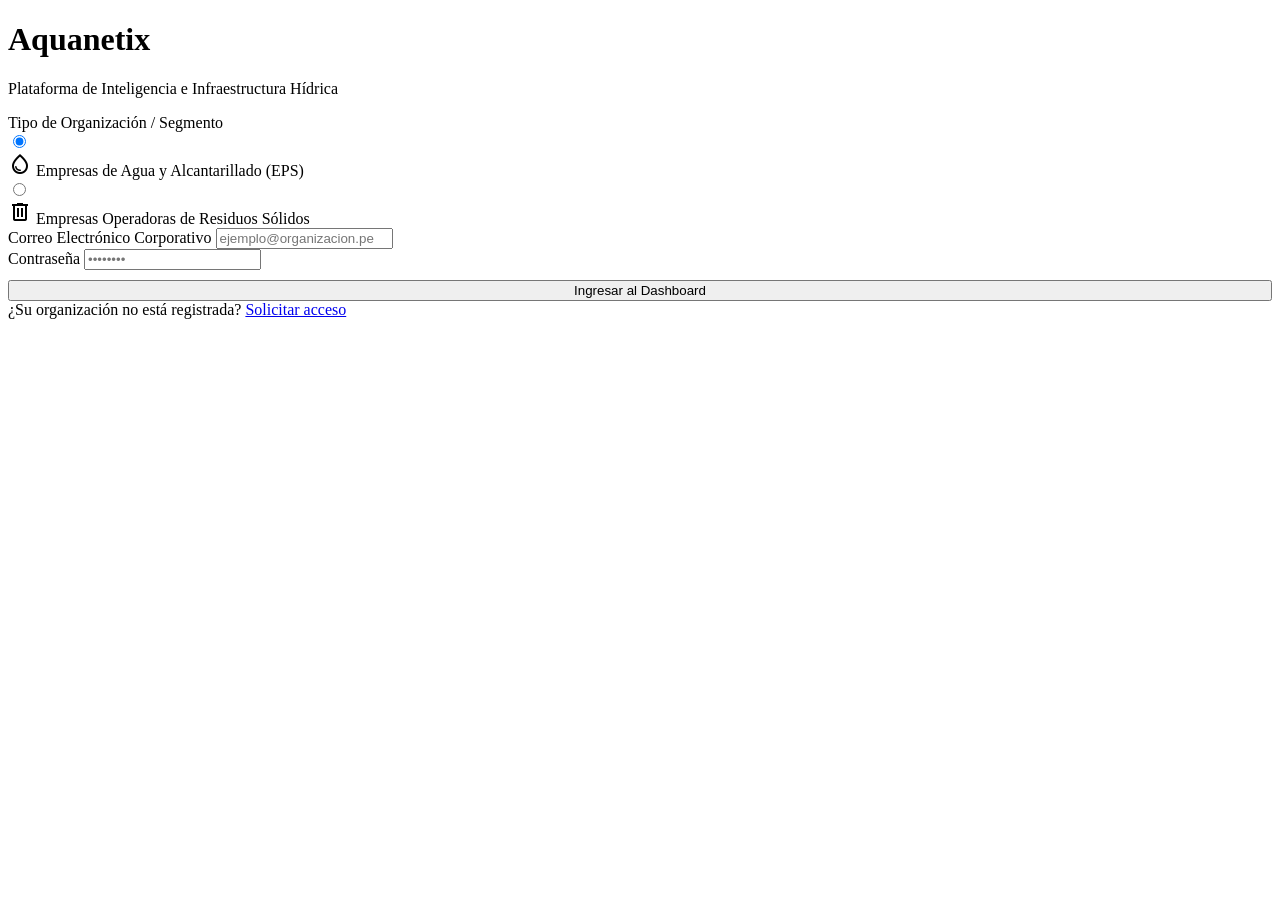
==== login.html @ ce6d60c9 "Create login.html" ====
<!DOCTYPE html>
<html lang="es">
<head>
    <meta charset="utf-8" />
    <meta name="viewport" content="width=device-width, initial-scale=1.0" />
    <title>Aquanetix | Acceso a la Plataforma</title>
    
    <link rel="preconnect" href="https://fonts.googleapis.com" />
    <link rel="preconnect" href="https://fonts.gstatic.com" crossorigin />
    <link href="https://fonts.googleapis.com/css2?family=Inter:wght@400;500;600&family=Manrope:wght@600;700;800&display=swap" rel="stylesheet" />
    <link href="https://fonts.googleapis.com/css2?family=Material+Symbols+Outlined:wght,FILL@100..700,0..1&display=swap" rel="stylesheet" />

    <link rel="stylesheet" href="assets/aquanetix.css" />
</head>
<body>

    <div class="login-wrapper">
        <div class="login-container">
            <div class="login-brand">
                <h1 class="login-brand-logo">Aquanetix</h1>
                <p class="login-brand-subtitle">Plataforma de Inteligencia e Infraestructura Hídrica</p>
            </div>

            <form action="https://aquanetix-deploy.web.app/" method="GET">
                
                <div class="login-form-group">
                    <label class="login-form-label">Tipo de Organización / Segmento</label>
                    <div class="login-segments-grid">
                        
                        <label class="login-segment-option">
                            <input type="radio" name="segmento" value="eps" checked />
                            <div class="login-segment-card">
                                <span class="material-symbols-outlined">water_drop</span>
                                <span class="label-text">Empresas de Agua y Alcantarillado (EPS)</span>
                            </div>
                        </label>

                        <label class="login-segment-option">
                            <input type="radio" name="segmento" value="residuos" />
                            <div class="login-segment-card">
                                <span class="material-symbols-outlined">delete_outline</span>
                                <span class="label-text">Empresas Operadoras de Residuos Sólidos</span>
                            </div>
                        </label>

                    </div>
                </div>

                <div class="login-form-group">
                    <label class="login-form-label" for="email">Correo Electrónico Corporativo</label>
                    <input type="email" id="email" class="login-input-control" placeholder="ejemplo@organizacion.pe" required />
                </div>

                <div class="login-form-group">
                    <label class="login-form-label" for="password">Contraseña</label>
                    <input type="password" id="password" class="login-input-control" placeholder="••••••••" required />
                </div>

                <button type="submit" class="btn btn-large" style="width: 100%; margin-top: 10px;">
                    Ingresar al Dashboard
                </button>
            </form>

            <div class="login-footer-text">
                ¿Su organización no está registrada? <a href="index.html#cta">Solicitar acceso</a>
            </div>
        </div>
    </div>

</body>
</html>
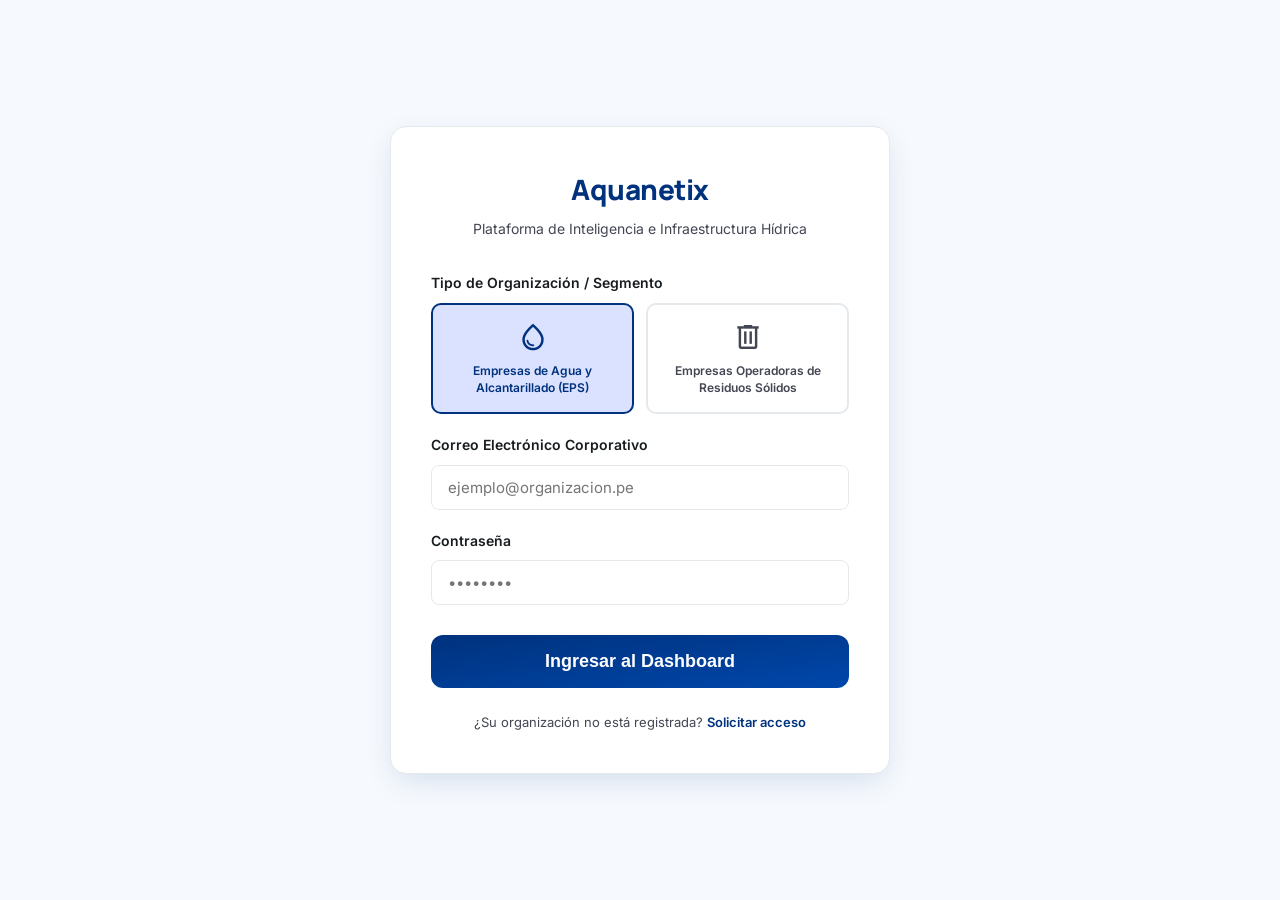
==== commit f4b03d49: "Update login.html" ====
--- a/login.html
+++ b/login.html
@@ -10,7 +10,7 @@
     <link href="https://fonts.googleapis.com/css2?family=Inter:wght@400;500;600&family=Manrope:wght@600;700;800&display=swap" rel="stylesheet" />
     <link href="https://fonts.googleapis.com/css2?family=Material+Symbols+Outlined:wght,FILL@100..700,0..1&display=swap" rel="stylesheet" />
 
-    <link rel="stylesheet" href="assets/aquanetix.css" />
+    <link rel="stylesheet" href="aquanetix.css" />
 </head>
 <body>
 
--- a/aquanetix.css
+++ b/aquanetix.css
@@ -0,0 +1,902 @@
+/* Variables de Color */
+:root {
+  --primary: #00327d;
+  --primary-container: #0047ab;
+  --secondary: #006c49;
+  --secondary-container: #6cf8bb;
+  --on-secondary-container: #00714d;
+  --surface: #f6fafe;
+  --surface-container-low: #f0f4f8;
+  --surface-container-lowest: #ffffff;
+  --surface-container-high: #e4e9ed;
+  --on-surface: #171c1f;
+  --on-surface-variant: #434653;
+  --error: #ba1a1a;
+  --primary-fixed: #dae2ff;
+}
+
+/* Reset Básico */
+* {
+  margin: 0;
+  padding: 0;
+  box-sizing: border-box;
+}
+
+body {
+  font-family: "Inter", sans-serif;
+  background-color: var(--surface);
+  color: var(--on-surface);
+  line-height: 1.6;
+  -webkit-font-smoothing: antialiased;
+}
+
+h1,
+h2,
+h3,
+.font-headline {
+  font-family: "Manrope", sans-serif;
+}
+
+a {
+  text-decoration: none;
+  color: inherit;
+}
+
+ul {
+  list-style: none;
+}
+
+.container {
+  max-width: 1280px;
+  margin: 0 auto;
+  padding: 0 2rem;
+}
+
+/* Header & Nav */
+.header {
+  background-color: var(--surface);
+  position: sticky;
+  top: 0;
+  z-index: 50;
+  box-shadow: 0 2px 10px rgba(0, 0, 0, 0.05);
+}
+
+.nav {
+  display: flex;
+  justify-content: space-between;
+  align-items: center;
+  padding: 1rem 0;
+}
+
+.logo {
+  font-size: 1.5rem;
+  font-weight: 900;
+  color: var(--primary);
+  font-family: "Manrope", sans-serif;
+  letter-spacing: -0.05em;
+}
+
+.nav-links {
+  display: none;
+  gap: 2rem;
+  font-family: "Manrope", sans-serif;
+  font-weight: 600;
+  font-size: 0.875rem;
+}
+
+@media (min-width: 768px) {
+  .nav-links {
+    display: flex;
+  }
+}
+
+.nav-link {
+  color: var(--on-surface-variant);
+  transition: color 0.2s;
+}
+
+.nav-link:hover,
+.nav-link.active {
+  color: var(--primary);
+}
+
+.nav-link.active {
+  border-bottom: 2px solid var(--primary);
+}
+
+.btn {
+  display: inline-block;
+  background: linear-gradient(
+    to bottom right,
+    var(--primary),
+    var(--primary-container)
+  );
+  color: white;
+  padding: 0.6rem 1.2rem;
+  border-radius: 0.5rem;
+  font-size: 0.875rem;
+  font-weight: 600;
+  border: none;
+  cursor: pointer;
+  transition: opacity 0.2s, transform 0.1s;
+}
+
+.btn:hover {
+  opacity: 0.9;
+}
+
+.btn:active {
+  transform: scale(0.95);
+}
+
+.btn-large {
+  padding: 1rem 2rem;
+  font-size: 1.125rem;
+  border-radius: 0.75rem;
+}
+
+/* Hero Section */
+.hero {
+  padding: 5rem 0 8rem 0;
+  overflow: hidden;
+}
+
+.hero-grid {
+  display: grid;
+  grid-template-columns: 1fr;
+  gap: 3rem;
+  align-items: center;
+}
+
+@media (min-width: 1024px) {
+  .hero-grid {
+    grid-template-columns: 7fr 5fr;
+  }
+}
+
+.badge {
+  display: inline-block;
+  padding: 0.375rem 1rem;
+  border-radius: 9999px;
+  background-color: var(--secondary-container);
+  color: var(--on-secondary-container);
+  font-size: 0.75rem;
+  font-weight: 700;
+  letter-spacing: 0.1em;
+  text-transform: uppercase;
+  margin-bottom: 1.5rem;
+}
+
+.hero-title {
+  font-size: 3rem;
+  font-weight: 800;
+  color: var(--primary);
+  line-height: 1.1;
+  margin-bottom: 2rem;
+  letter-spacing: -0.05em;
+}
+
+@media (min-width: 768px) {
+  .hero-title {
+    font-size: 4.5rem;
+  }
+}
+
+.text-secondary {
+  color: var(--secondary);
+}
+
+.hero-description {
+  color: var(--on-surface-variant);
+  font-size: 1.125rem;
+  margin-bottom: 2.5rem;
+  max-width: 42rem;
+}
+
+.hero-image-container {
+  border-radius: 1rem;
+  overflow: hidden;
+  box-shadow: 0 10px 30px -5px rgba(0, 50, 125, 0.1);
+  background: white;
+  padding: 1rem;
+}
+
+.hero-image {
+  width: 100%;
+  height: auto;
+  object-fit: contain;
+  border-radius: 0.5rem;
+}
+
+/* Problem/Solution Section */
+.problem-solution {
+  background-color: var(--surface-container-low);
+  padding: 6rem 0;
+}
+
+.ps-grid {
+  display: grid;
+  grid-template-columns: 1fr;
+  gap: 4rem;
+}
+
+@media (min-width: 1024px) {
+  .ps-grid {
+    grid-template-columns: 1fr 1fr;
+  }
+}
+
+.section-title {
+  font-size: 2.5rem;
+  color: var(--primary);
+  font-weight: 700;
+  margin-bottom: 2rem;
+  line-height: 1.2;
+}
+
+.problem-card {
+  background-color: var(--surface-container-lowest);
+  padding: 2rem;
+  border-radius: 0.75rem;
+  box-shadow: 0 10px 30px -5px rgba(0, 50, 125, 0.1);
+  margin-bottom: 2rem;
+}
+
+.icon-error {
+  color: var(--error);
+  font-size: 2rem;
+  margin-bottom: 1rem;
+}
+
+.problem-card h3 {
+  font-size: 1.5rem;
+  margin-bottom: 1rem;
+}
+
+.problem-card p {
+  color: var(--on-surface-variant);
+}
+
+.highlight-text {
+  color: var(--primary);
+  font-weight: 700;
+}
+
+.quote-box {
+  padding: 2rem;
+  border-left: 4px solid var(--primary);
+}
+
+.quote-text {
+  font-size: 1.25rem;
+  font-style: italic;
+  color: var(--on-surface-variant);
+}
+
+.quote-author {
+  margin-top: 1rem;
+  font-weight: 700;
+  color: var(--primary);
+}
+
+.solution-card {
+  background-color: var(--primary);
+  color: white;
+  padding: 2.5rem;
+  border-radius: 1rem;
+  position: relative;
+  overflow: hidden;
+  display: flex;
+  flex-direction: column;
+  justify-content: center;
+}
+
+.solution-card h3 {
+  font-size: 1.875rem;
+  margin-bottom: 1.5rem;
+  position: relative;
+  z-index: 10;
+}
+
+.solution-card p {
+  color: var(--primary-fixed);
+  font-size: 1.125rem;
+  margin-bottom: 2rem;
+  position: relative;
+  z-index: 10;
+}
+
+.feature-list li {
+  display: flex;
+  align-items: center;
+  gap: 0.75rem;
+  margin-bottom: 1rem;
+  position: relative;
+  z-index: 10;
+}
+
+.icon-success {
+  color: var(--secondary-container);
+}
+
+/* Capabilities Section */
+.capabilities {
+  padding: 6rem 0;
+}
+
+.text-center {
+  text-align: center;
+}
+
+.capabilities-header {
+  margin-bottom: 4rem;
+}
+
+.capabilities-header p {
+  color: var(--on-surface-variant);
+  max-width: 42rem;
+  margin: 0 auto;
+}
+
+.cards-grid {
+  display: grid;
+  grid-template-columns: 1fr;
+  gap: 2rem;
+}
+
+@media (min-width: 768px) {
+  .cards-grid {
+    grid-template-columns: repeat(3, 1fr);
+  }
+}
+
+.capability-card {
+  background-color: var(--surface-container-lowest);
+  padding: 2.5rem;
+  border-radius: 1rem;
+  box-shadow: 0 10px 30px -5px rgba(0, 50, 125, 0.1);
+  transition: all 0.3s ease;
+  cursor: default;
+}
+
+.capability-card:hover {
+  background-color: var(--primary);
+  color: white;
+}
+
+.icon-container {
+  width: 4rem;
+  height: 4rem;
+  background-color: var(--surface-container-high);
+  border-radius: 0.75rem;
+  display: flex;
+  align-items: center;
+  justify-content: center;
+  margin-bottom: 2rem;
+  transition: background-color 0.3s;
+}
+
+.capability-card:hover .icon-container {
+  background-color: var(--primary-container);
+}
+
+.icon-primary {
+  color: var(--primary);
+  font-size: 2rem;
+  transition: color 0.3s;
+}
+
+.capability-card:hover .icon-primary {
+  color: white;
+}
+
+.capability-card h3 {
+  font-size: 1.5rem;
+  color: var(--primary);
+  margin-bottom: 1rem;
+  transition: color 0.3s;
+}
+
+.capability-card:hover h3 {
+  color: white;
+}
+
+.capability-card p {
+  color: var(--on-surface-variant);
+  transition: color 0.3s;
+}
+
+.capability-card:hover p {
+  color: var(--primary-fixed);
+}
+
+/* CTA Section */
+.cta-section {
+  padding: 5rem 0;
+}
+
+.cta-box {
+  background-color: var(--surface-container-high);
+  border-radius: 2rem;
+  padding: 4rem 2rem;
+  text-align: center;
+}
+
+.cta-title {
+  font-size: 2.5rem;
+  color: var(--primary);
+  margin-bottom: 1.5rem;
+}
+
+@media (min-width: 768px) {
+  .cta-title {
+    font-size: 3rem;
+  }
+}
+
+.cta-box p {
+  color: var(--on-surface-variant);
+  font-size: 1.125rem;
+  margin-bottom: 2.5rem;
+  max-width: 36rem;
+  margin-left: auto;
+  margin-right: auto;
+}
+
+/* Footer */
+.footer {
+  background-color: var(--surface-container-low);
+  padding: 2.5rem 0;
+  font-size: 0.75rem;
+  color: var(--on-surface-variant);
+}
+
+.footer-content {
+  display: flex;
+  flex-direction: column;
+  gap: 2rem;
+  align-items: center;
+  text-align: center;
+}
+
+@media (min-width: 768px) {
+  .footer-content {
+    flex-direction: row;
+    justify-content: space-between;
+    text-align: left;
+  }
+}
+
+.footer-brand span {
+  display: block;
+  font-size: 1.125rem;
+  font-weight: 700;
+  color: var(--primary);
+  margin-bottom: 0.5rem;
+}
+
+.footer-links {
+  display: flex;
+  flex-wrap: wrap;
+  gap: 2rem;
+  justify-content: center;
+}
+
+.footer-links a:hover {
+  color: var(--primary);
+}
+
+.footer-social {
+  display: flex;
+  gap: 1rem;
+}
+
+.social-icon {
+  width: 2rem;
+  height: 2rem;
+  background-color: var(--surface-container-high);
+  border-radius: 50%;
+  display: flex;
+  align-items: center;
+  justify-content: center;
+  color: var(--primary);
+}
+
+/* Team Section */
+.team-section {
+  padding: 6rem 0;
+  background-color: var(--surface);
+}
+
+.team-grid {
+  display: flex;
+  flex-wrap: wrap;
+  justify-content: center;
+  gap: 2rem;
+  margin-bottom: 3rem;
+}
+
+.team-card {
+  flex: 1 1 calc(33.333% - 2rem);
+  min-width: 300px;
+  max-width: 400px;
+  background: #ffffff;
+  padding: 2rem;
+  border-radius: 20px;
+  box-shadow: 0 10px 25px rgba(0, 0, 0, 0.05);
+  text-align: center;
+}
+
+.team-card:hover {
+  transform: translateY(-5px);
+  box-shadow: 0 20px 40px -10px rgba(0, 50, 125, 0.15);
+}
+
+.team-photo {
+  width: 120px;
+  height: 120px;
+  border-radius: 50%;
+  object-fit: cover;
+  margin: 0 auto 1.5rem auto;
+  border: 4px solid var(--primary-fixed);
+  background-color: var(
+    --surface-container-high
+  ); /* Fondo por si no carga la imagen */
+}
+
+.team-card h3 {
+  font-size: 1.125rem;
+  color: var(--primary);
+  margin-bottom: 0.5rem;
+  line-height: 1.3;
+}
+
+.team-role {
+  font-weight: 700;
+  font-size: 0.875rem;
+  color: var(--secondary);
+  margin-bottom: 1rem;
+  text-transform: uppercase;
+  letter-spacing: 0.05em;
+}
+
+.team-desc {
+  font-size: 0.875rem;
+  color: var(--on-surface-variant);
+  line-height: 1.5;
+}
+
+/* Video Section */
+.video-container {
+  width: 100%;
+  max-width: 900px;
+  margin: 4rem auto 0;
+  clear: both;
+}
+
+.video-wrapper {
+  position: relative;
+  width: 100%;
+  padding-bottom: 56.25%; /* Proporción 16:9 para videos de YouTube */
+  background-color: var(--surface-container-lowest);
+  border-radius: 1rem;
+  overflow: hidden;
+  box-shadow: 0 20px 40px -10px rgba(0, 50, 125, 0.2);
+  border: 4px solid var(--surface-container-lowest);
+}
+
+.video-wrapper iframe {
+  position: absolute;
+  top: 0;
+  left: 0;
+  width: 100%;
+  height: 100%;
+  border: none;
+}
+
+/* Contenedor del selector */
+.lang-selector-container {
+  display: flex;
+  background-color: #f1f5f9; /* Un gris muy claro */
+  padding: 4px;
+  border-radius: 12px;
+  border: 1px solid #e2e8f0;
+  align-items: center;
+  margin-right: 15px;
+}
+
+/* Estilo base de los botones */
+.lang-btn {
+  padding: 6px 16px;
+  border-radius: 8px;
+  font-size: 12px;
+  font-weight: bold;
+  cursor: pointer;
+  border: none;
+  transition: all 0.3s ease;
+  background: transparent;
+  color: #64748b;
+}
+
+.lang-btn.active {
+  background-color: #00327d; /* El azul de Aquanetix */
+  color: white;
+}
+
+.lang-btn:hover:not(.active) {
+  background-color: #e2e8f0;
+}
+
+.legal-page {
+  padding-top: 60px;
+  padding-bottom: 80px;
+  max-width: 900px;
+}
+
+.legal-header {
+  margin-bottom: 40px;
+}
+
+.legal-title {
+  font-size: 3rem;
+  margin-top: 20px;
+  margin-bottom: 10px;
+  color: #0b3d91;
+}
+
+.legal-date {
+  color: #6b7280;
+  font-size: 0.95rem;
+}
+
+.legal-index {
+  display: flex;
+  flex-direction: column;
+  gap: 14px;
+  margin-bottom: 60px;
+}
+
+.legal-index a {
+  color: #15803d;
+  text-decoration: none;
+  font-weight: 500;
+}
+
+.legal-index a:hover {
+  text-decoration: underline;
+}
+
+.legal-section {
+  margin-bottom: 50px;
+  scroll-margin-top: 100px;
+}
+
+.legal-section h2 {
+  margin-bottom: 15px;
+  color: #111827;
+  font-size: 2rem;
+}
+
+.legal-section p {
+  line-height: 1.9;
+  color: #374151;
+}
+
+/* --- Estilos del Pop-up Centrado --- */
+.modal-overlay {
+  display: none; /* Se cambia a 'flex' vía JS */
+  position: fixed; /* Se mantiene fijo respecto a la ventana, no al documento */
+  top: 0;
+  left: 0;
+  width: 100%;
+  height: 100vh; /* Ocupa todo el alto de la pantalla visible */
+  background: rgba(0, 30, 80, 0.5); /* Fondo oscuro semitransparente */
+  backdrop-filter: blur(8px); /* Desenfoque de fondo */
+  z-index: 10000; /* Por encima de todo */
+
+  /* Centrado absoluto */
+  justify-content: center;
+  align-items: center;
+}
+
+.modal-content {
+  background: #ffffff;
+  padding: 2.5rem;
+  border-radius: 24px;
+  max-width: 450px;
+  width: 90%;
+  position: relative;
+  box-shadow: 0 25px 50px -12px rgba(0, 0, 0, 0.5);
+  text-align: center;
+
+  /* Animación de entrada */
+  animation: modalAppear 0.3s ease-out;
+}
+
+@keyframes modalAppear {
+  from {
+    opacity: 0;
+    transform: scale(0.9);
+  }
+  to {
+    opacity: 1;
+    transform: scale(1);
+  }
+}
+
+.close-btn {
+  position: absolute;
+  top: 20px;
+  right: 20px;
+  font-size: 28px;
+  cursor: pointer;
+  color: #64748b;
+  line-height: 1;
+}
+
+.contact-methods {
+  display: flex;
+  flex-direction: column;
+  gap: 1rem;
+  width: 100%;
+  margin: 1rem 0;
+}
+
+.contact-item {
+  display: flex;
+  align-items: center;
+  justify-content: center; /* Centra los iconos con el texto */
+  gap: 10px;
+  color: #00327d;
+}
+/* =========================================
+   ESTILOS EXCLUSIVOS PARA EL LOGIN
+   ========================================= */
+
+.login-wrapper {
+  min-height: 100vh;
+  display: flex;
+  align-items: center;
+  justify-content: center;
+  padding: 20px;
+  background-color: var(--surface); /* Tu fondo celeste claro */
+}
+
+.login-container {
+  background-color: var(--surface-container-lowest); /* Tu fondo blanco real */
+  width: 100%;
+  max-width: 500px;
+  padding: 40px;
+  border-radius: 16px;
+  box-shadow: 0 10px 30px -5px rgba(0, 50, 125, 0.15); /* Sombra azulada como tu hero */
+  border: 1px solid var(--surface-container-high);
+}
+
+.login-brand {
+  text-align: center;
+  margin-bottom: 32px;
+}
+
+.login-brand-logo {
+  font-family: 'Manrope', sans-serif;
+  font-size: 28px;
+  font-weight: 800;
+  color: var(--primary);
+  letter-spacing: -0.5px;
+  margin: 0;
+}
+
+.login-brand-subtitle {
+  color: var(--on-surface-variant);
+  font-size: 14px;
+  margin-top: 6px;
+}
+
+.login-form-group {
+  margin-bottom: 20px;
+}
+
+.login-form-label {
+  display: block;
+  font-size: 14px;
+  font-weight: 600;
+  margin-bottom: 8px;
+  color: var(--on-surface);
+}
+
+.login-input-control {
+  width: 100%;
+  padding: 12px 16px;
+  border-radius: 8px;
+  border: 1px solid var(--surface-container-high);
+  font-family: inherit;
+  font-size: 15px;
+  box-sizing: border-box;
+  transition: all 0.2s ease;
+  background-color: var(--surface-container-lowest);
+}
+
+.login-input-control:focus {
+  outline: none;
+  border-color: var(--primary);
+  box-shadow: 0 0 0 3px var(--primary-fixed);
+}
+
+/* --- Tarjetas de Segmento --- */
+.login-segments-grid {
+  display: grid;
+  grid-template-columns: 1fr 1fr;
+  gap: 12px;
+  margin-top: 8px;
+}
+
+.login-segment-option {
+  position: relative;
+}
+
+.login-segment-option input[type="radio"] {
+  position: absolute;
+  opacity: 0;
+  width: 0;
+  height: 0;
+}
+
+.login-segment-card {
+  display: flex;
+  flex-direction: column;
+  align-items: center;
+  text-align: center;
+  padding: 16px;
+  border: 2px solid var(--surface-container-high);
+  border-radius: 10px;
+  cursor: pointer;
+  transition: all 0.2s ease;
+  height: 100%;
+  box-sizing: border-box;
+}
+
+/* LA MAGIA PARA ARREGLAR LOS ÍCONOS */
+.login-segment-card .material-symbols-outlined {
+  font-family: 'Material Symbols Outlined' !important; /* Forza el ícono por sobre la fuente Inter */
+  font-size: 32px;
+  color: var(--on-surface-variant);
+  margin-bottom: 10px;
+}
+
+.login-segment-card span.label-text {
+  font-family: "Inter", sans-serif;
+  font-size: 12px;
+  font-weight: 600;
+  line-height: 1.4;
+  color: var(--on-surface-variant);
+}
+
+/* Al seleccionar una tarjeta */
+.login-segment-option input[type="radio"]:checked + .login-segment-card {
+  border-color: var(--primary);
+  background-color: var(--primary-fixed);
+}
+
+.login-segment-option input[type="radio"]:checked + .login-segment-card .material-symbols-outlined {
+  color: var(--primary);
+}
+
+.login-segment-option input[type="radio"]:checked + .login-segment-card span.label-text {
+  color: var(--primary);
+}
+
+.login-footer-text {
+  text-align: center;
+  font-size: 13px;
+  color: var(--on-surface-variant);
+  margin-top: 24px;
+}
+
+.login-footer-text a {
+  color: var(--primary);
+  text-decoration: none;
+  font-weight: 600;
+}
+.login-footer-text a:hover {
+  text-decoration: underline;
+}
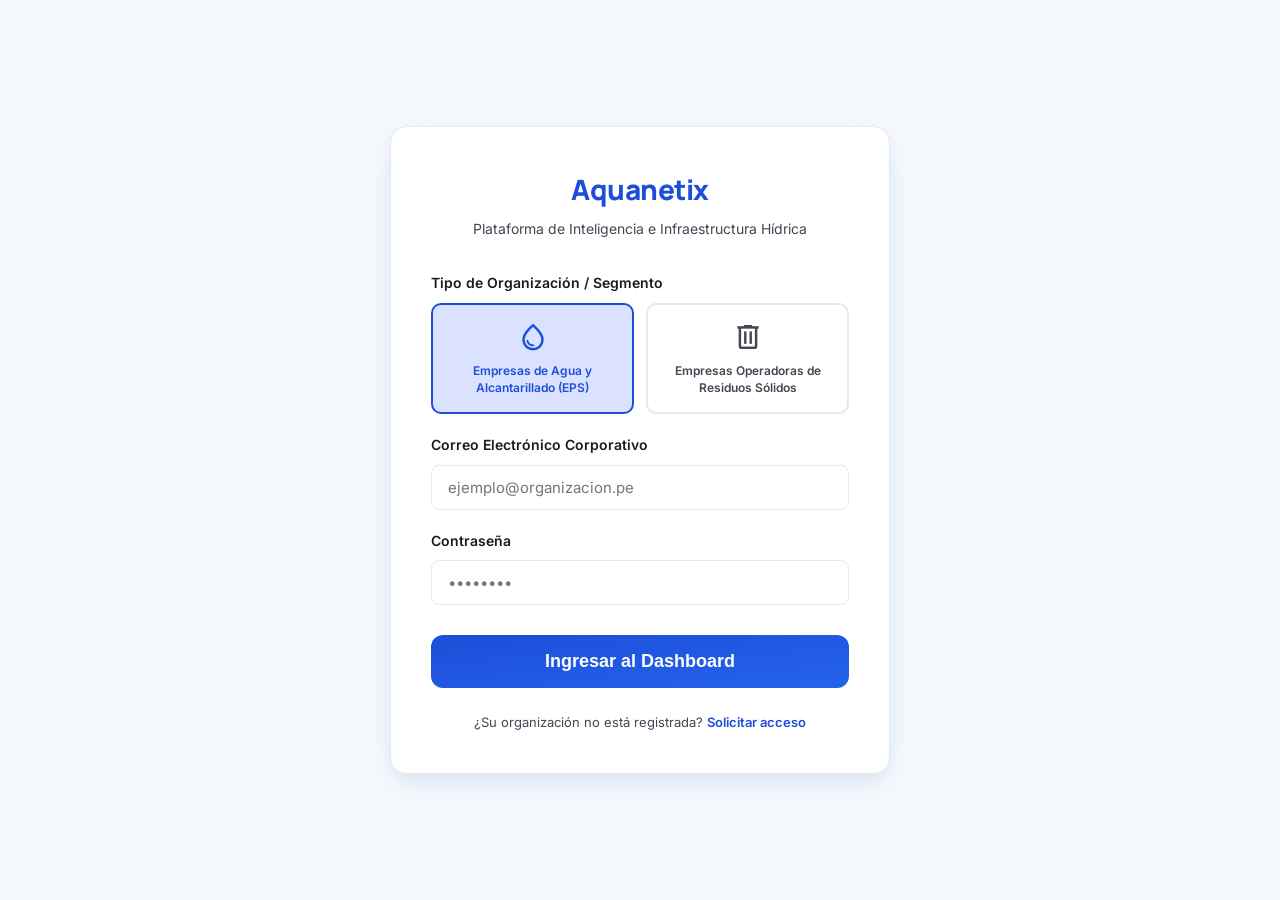
==== commit f28874dd: "fix: fix form action URL in login.html" ====
--- a/login.html
+++ b/login.html
@@ -21,7 +21,7 @@
                 <p class="login-brand-subtitle">Plataforma de Inteligencia e Infraestructura Hídrica</p>
             </div>
 
-            <form action="https://aquanetix-deploy.web.app/" method="GET">
+            <form action="https://ss-aquanetix-webapplication.web.app/" method="GET">
                 
                 <div class="login-form-group">
                     <label class="login-form-label">Tipo de Organización / Segmento</label>
--- a/aquanetix.css
+++ b/aquanetix.css
@@ -1,9 +1,9 @@
 /* Variables de Color */
 :root {
-  --primary: #00327d;
-  --primary-container: #0047ab;
-  --secondary: #006c49;
-  --secondary-container: #6cf8bb;
+--primary: #1d4ed8;
+--primary-container: #2563eb;
+--secondary: #0ea5e9;
+--secondary-container: #dbeafe;
   --on-secondary-container: #00714d;
   --surface: #f6fafe;
   --surface-container-low: #f0f4f8;
@@ -619,7 +619,7 @@
 }
 
 .lang-btn.active {
-  background-color: #00327d; /* El azul de Aquanetix */
+  background-color: var(--primary);
   color: white;
 }
 
@@ -641,7 +641,7 @@
   font-size: 3rem;
   margin-top: 20px;
   margin-bottom: 10px;
-  color: #0b3d91;
+  color: var(--primary);
 }
 
 .legal-date {
@@ -900,3 +900,189 @@
 .login-footer-text a:hover {
   text-decoration: underline;
 }
+
+/* =========================================
+   NUEVAS SECCIONES LANDING 2026
+   ========================================= */
+
+/* Video del producto */
+.product-video-wrapper {
+  margin-top: 2rem;
+  border-radius: 1rem;
+  overflow: hidden;
+  box-shadow: 0 15px 35px rgba(0, 50, 125, 0.15);
+}
+
+.product-video-wrapper iframe {
+  width: 100%;
+  aspect-ratio: 16 / 9;
+  border: none;
+  display: block;
+}
+
+/* Banner de métricas */
+.metrics-banner {
+  background: linear-gradient(135deg, var(--primary), var(--primary-container));
+  padding: 4rem 0;
+  color: white;
+}
+
+.metrics-grid {
+  display: grid;
+  grid-template-columns: repeat(3, 1fr);
+  gap: 2rem;
+}
+
+.metric-item {
+  text-align: center;
+}
+
+.metric-number {
+  font-size: 3rem;
+  font-weight: 800;
+  font-family: "Manrope", sans-serif;
+}
+
+.metric-label {
+  margin-top: .5rem;
+  color: rgba(255,255,255,.9);
+}
+
+@media (max-width:768px){
+  .metrics-grid{
+    grid-template-columns:1fr;
+    gap:2rem;
+  }
+}
+
+/* Sección Soluciones */
+.pro-segments-section{
+  padding:6rem 0;
+}
+
+.segments-header{
+  margin-bottom:4rem;
+}
+
+.pro-segments-container{
+  display:flex;
+  flex-direction:column;
+  gap:4rem;
+}
+
+.pro-segment-card{
+  display:grid;
+  grid-template-columns:1fr 1fr;
+  gap:3rem;
+  align-items:center;
+}
+
+.pro-segment-card.reverse .pro-segment-image{
+  order:2;
+}
+
+.pro-segment-card.reverse .pro-segment-body{
+  order:1;
+}
+
+@media(max-width:992px){
+
+.pro-segment-card,
+.pro-segment-card.reverse{
+display:flex;
+flex-direction:column;
+}
+
+.pro-segment-card.reverse .pro-segment-image,
+.pro-segment-card.reverse .pro-segment-body{
+order:unset;
+}
+
+}
+
+.pro-segment-image img{
+width:100%;
+border-radius:20px;
+display:block;
+box-shadow:0 15px 35px rgba(0,50,125,.12);
+}
+
+.pro-badge{
+display:inline-block;
+background:var(--secondary-container);
+color:var(--secondary);
+padding:.4rem .9rem;
+border-radius:999px;
+font-size:.8rem;
+font-weight:700;
+margin-bottom:1rem;
+}
+
+.pro-segment-body h3{
+font-size:2rem;
+color:var(--primary);
+margin-bottom:1rem;
+}
+
+.pro-lead{
+font-weight:700;
+margin-bottom:1rem;
+}
+
+.pro-text{
+color:var(--on-surface-variant);
+margin-bottom:2rem;
+line-height:1.7;
+}
+
+.pro-highlight{
+display:flex;
+gap:1rem;
+background:var(--surface-container-low);
+padding:1rem;
+border-radius:16px;
+margin-bottom:2rem;
+align-items:flex-start;
+}
+
+.pro-highlight .material-symbols-outlined{
+font-size:34px;
+color:var(--primary);
+}
+
+.pro-highlight-text{
+display:flex;
+flex-direction:column;
+gap:.3rem;
+}
+
+.pro-features{
+display:flex;
+flex-direction:column;
+gap:.9rem;
+margin-bottom:2rem;
+}
+
+.pro-features li{
+display:flex;
+gap:.8rem;
+align-items:flex-start;
+}
+
+.pro-features .material-symbols-outlined{
+color:var(--secondary);
+}
+
+.pro-btn{
+display:inline-block;
+background:var(--primary);
+color:white;
+padding:.9rem 1.5rem;
+border-radius:10px;
+font-weight:700;
+transition:.3s;
+}
+
+.pro-btn:hover{
+background:var(--primary-container);
+}
